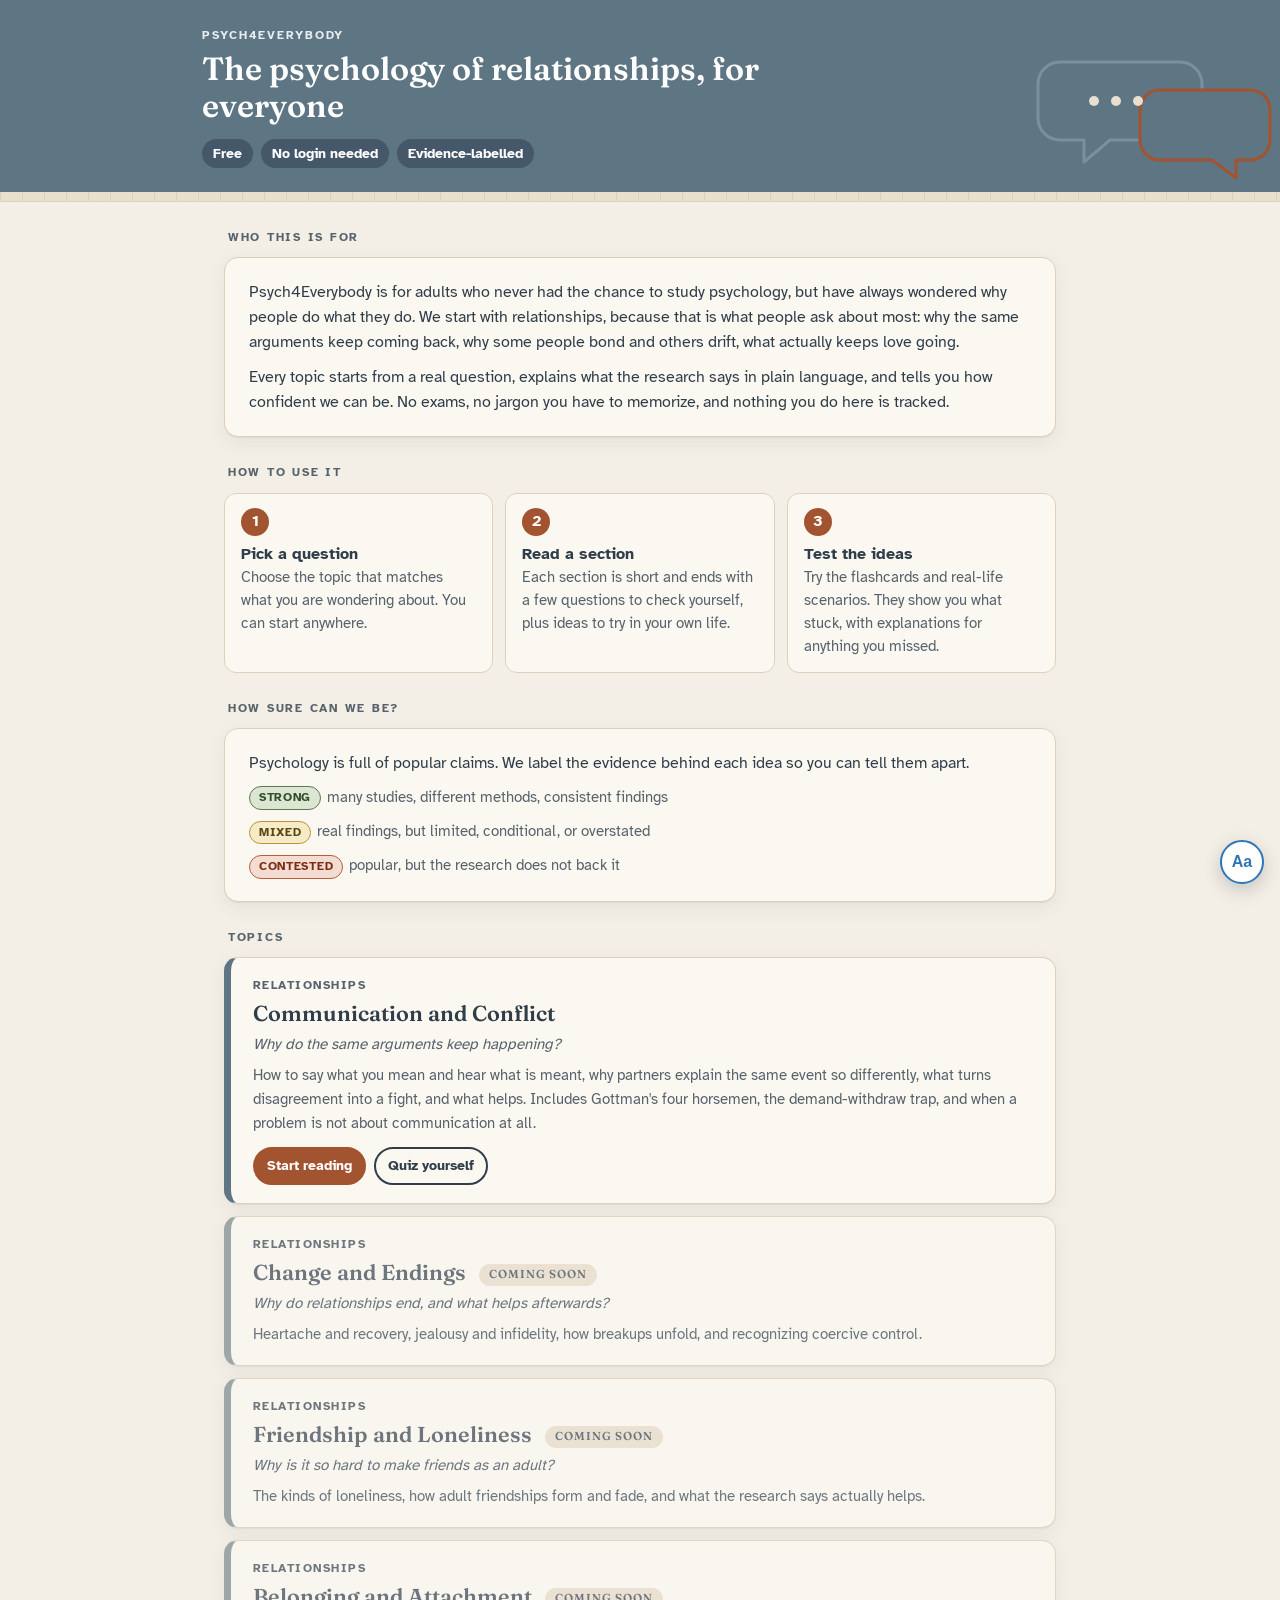
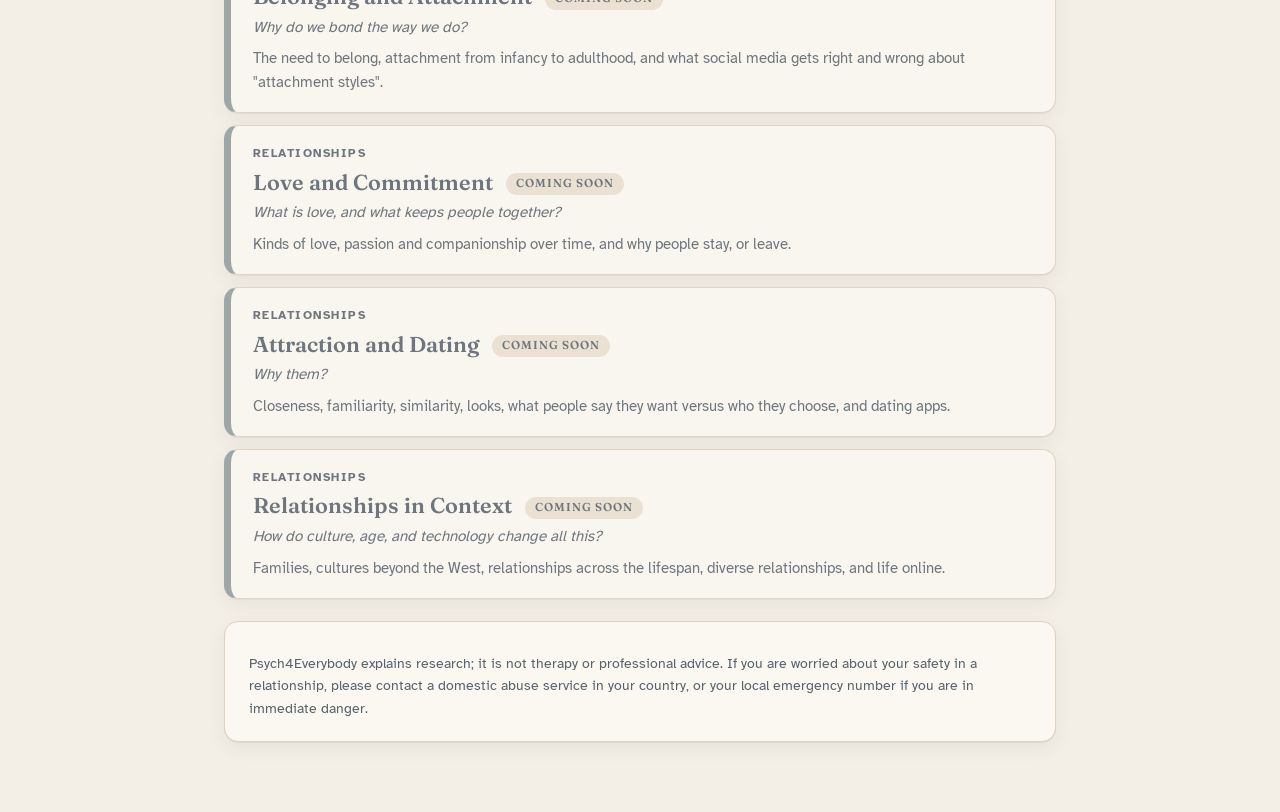
==== index.html @ 94f9e0c6 "Add Psych4Everybody site with Communication and Conflict unit Standalone relationships site for adul" ====
<!DOCTYPE html>
<html lang="en">
<head>
<meta charset="UTF-8">
<meta name="viewport" content="width=device-width, initial-scale=1.0">
<meta name="robots" content="noindex, nofollow">
<title>Psych4Everybody | The psychology of relationships, for everyone</title>
<meta name="description" content="Free, plain-language psychology for adults who never got the chance to study it. Starting with relationships: what the research says, and how sure we can be.">
<link rel="stylesheet" href="assets/style.css">
<link rel="stylesheet" href="assets/dark.css">
<link rel="stylesheet" href="assets/p4e.css">
<script src="assets/settings.js" data-dark></script>
</head>
<body>

<header class="site-header">
  <svg class="bubbles" viewBox="0 0 420 170" preserveAspectRatio="xMaxYMax meet" aria-hidden="true">
    <g fill="none" stroke-width="3" stroke-linejoin="round">
      <path d="M200 40h120a22 22 0 0 1 22 22v34a22 22 0 0 1-22 22h-70l-26 22v-22h-24a22 22 0 0 1-22-22V62a22 22 0 0 1 22-22z" stroke="#7890A0"/>
      <path d="M300 68h90a20 20 0 0 1 20 20v30a20 20 0 0 1-20 20h-14v18l-24-18h-52a20 20 0 0 1-20-20v-30a20 20 0 0 1 20-20z" stroke="#A2532F" fill="#5E7584"/>
    </g>
    <g fill="#E9DFCF"><circle cx="234" cy="79" r="5"/><circle cx="256" cy="79" r="5"/><circle cx="278" cy="79" r="5"/></g>
  </svg>
  <div class="inner">
    <div class="eyebrow">Psych4Everybody</div>
    <h1>The psychology of relationships, for everyone</h1>
    <div class="stats"><span>Free</span><span>No login needed</span><span>Evidence-labelled</span></div>
  </div>
</header>
<div class="tile-strip"></div>

<main class="hub">
  <div class="section-label">Who this is for</div>
  <div class="card">
    <p>Psych4Everybody is for adults who never had the chance to study psychology, but have always wondered why people do what they do. We start with relationships, because that is what people ask about most: why the same arguments keep coming back, why some people bond and others drift, what actually keeps love going.</p>
    <p style="margin-top:8px;">Every topic starts from a real question, explains what the research says in plain language, and tells you how confident we can be. No exams, no jargon you have to memorize, and nothing you do here is tracked.</p>
  </div>

  <div class="section-label">How to use it</div>
  <div class="steps">
    <div class="step"><span class="n">1</span><h3>Pick a question</h3><p>Choose the topic that matches what you are wondering about. You can start anywhere.</p></div>
    <div class="step"><span class="n">2</span><h3>Read a section</h3><p>Each section is short and ends with a few questions to check yourself, plus ideas to try in your own life.</p></div>
    <div class="step"><span class="n">3</span><h3>Test the ideas</h3><p>Try the flashcards and real-life scenarios. They show you what stuck, with explanations for anything you missed.</p></div>
  </div>

  <div class="section-label">How sure can we be?</div>
  <div class="card">
    <p style="margin-bottom:10px;">Psychology is full of popular claims. We label the evidence behind each idea so you can tell them apart.</p>
    <div class="ev-legend">
      <span><span class="ev strong">Strong</span>many studies, different methods, consistent findings</span>
      <span><span class="ev mixed">Mixed</span>real findings, but limited, conditional, or overstated</span>
      <span><span class="ev contested">Contested</span>popular, but the research does not back it</span>
    </div>
  </div>

  <div class="section-label">Topics</div>

  <div class="unit-card">
    <div class="tag">Relationships</div>
    <h2>Communication and Conflict</h2>
    <p class="q-line">Why do the same arguments keep happening?</p>
    <p>How to say what you mean and hear what is meant, why partners explain the same event so differently, what turns disagreement into a fight, and what helps. Includes Gottman's four horsemen, the demand-withdraw trap, and when a problem is not about communication at all.</p>
    <div class="links">
      <a class="primary" href="communication.html#a">Start reading</a>
      <a href="communication.html#quiz">Quiz yourself</a>
    </div>
  </div>

  <div class="unit-card soon">
    <div class="tag">Relationships</div>
    <h2>Change and Endings <span class="soon-tag">Coming soon</span></h2>
    <p class="q-line">Why do relationships end, and what helps afterwards?</p>
    <p>Heartache and recovery, jealousy and infidelity, how breakups unfold, and recognizing coercive control.</p>
  </div>

  <div class="unit-card soon">
    <div class="tag">Relationships</div>
    <h2>Friendship and Loneliness <span class="soon-tag">Coming soon</span></h2>
    <p class="q-line">Why is it so hard to make friends as an adult?</p>
    <p>The kinds of loneliness, how adult friendships form and fade, and what the research says actually helps.</p>
  </div>

  <div class="unit-card soon">
    <div class="tag">Relationships</div>
    <h2>Belonging and Attachment <span class="soon-tag">Coming soon</span></h2>
    <p class="q-line">Why do we bond the way we do?</p>
    <p>The need to belong, attachment from infancy to adulthood, and what social media gets right and wrong about "attachment styles".</p>
  </div>

  <div class="unit-card soon">
    <div class="tag">Relationships</div>
    <h2>Love and Commitment <span class="soon-tag">Coming soon</span></h2>
    <p class="q-line">What is love, and what keeps people together?</p>
    <p>Kinds of love, passion and companionship over time, and why people stay, or leave.</p>
  </div>

  <div class="unit-card soon">
    <div class="tag">Relationships</div>
    <h2>Attraction and Dating <span class="soon-tag">Coming soon</span></h2>
    <p class="q-line">Why them?</p>
    <p>Closeness, familiarity, similarity, looks, what people say they want versus who they choose, and dating apps.</p>
  </div>

  <div class="unit-card soon">
    <div class="tag">Relationships</div>
    <h2>Relationships in Context <span class="soon-tag">Coming soon</span></h2>
    <p class="q-line">How do culture, age, and technology change all this?</p>
    <p>Families, cultures beyond the West, relationships across the lifespan, diverse relationships, and life online.</p>
  </div>

  <div class="card" style="margin-top:22px;">
    <p class="ev-note">Psych4Everybody explains research; it is not therapy or professional advice. If you are worried about your safety in a relationship, please contact a domestic abuse service in your country, or your local emergency number if you are in immediate danger.</p>
  </div>
</main>

</body>
</html>
---- assets/style.css ----
/* Intro to Psychology revision site: shared styles
   Palette: warm paper, sand, concrete slate, ink, rust accent.
   Solid fills only behind text (no washes or textures), for readability. */
@font-face{font-family:'Atkinson Hyperlegible';font-style:normal;font-weight:400;font-display:swap;src:url(fonts/atkinson-hyperlegible-latin-400-normal.woff2) format('woff2');}
@font-face{font-family:'Atkinson Hyperlegible';font-style:normal;font-weight:700;font-display:swap;src:url(fonts/atkinson-hyperlegible-latin-700-normal.woff2) format('woff2');}
@font-face{font-family:'Fraunces';font-style:normal;font-weight:600;font-display:swap;src:url(fonts/fraunces-latin-600-normal.woff2) format('woff2');}
*,*::before,*::after{box-sizing:border-box;margin:0;padding:0;}
:root{
  --paper:#F4EFE6;
  --paper-2:#FBF8F1;
  --sand:#E9DFCF;
  --sand-2:#DDD1BC;
  --mist:#D7DEE1;
  --concrete:#8E9B9D;
  --slate:#5E7584;
  --slate-dark:#44586A;
  --ink:#2F3E4A;
  --muted:#56626C;
  --rust:#A2532F;
  --rust-dark:#84421F;
  --rust-pale:#F3E2D7;
  --ok:#2F4F2A;
  --ok-bg:#DCE6D2;
  --ok-line:#5C7A50;
  --no:#7A2E14;
  --no-bg:#F4DCD2;
  --no-line:#B5603D;
  --radius:14px;
  --shadow:0 1px 0 rgba(47,62,74,.06),0 6px 18px rgba(47,62,74,.07);
}
html{font-size:16px;}
body{font-family:'Atkinson Hyperlegible',system-ui,sans-serif;background:var(--paper);color:var(--ink);min-height:100vh;line-height:1.55;}
button,select{font-family:inherit;font-size:inherit;}
a{color:var(--rust-dark);}
:focus-visible{outline:3px solid var(--rust);outline-offset:2px;}
.serif{font-family:'Fraunces',Georgia,serif;}

/* ---------- Header ---------- */
.site-header{background:var(--slate);color:#fff;position:relative;overflow:hidden;}
.site-header .inner{max-width:920px;margin:0 auto;padding:26px 22px 24px;position:relative;z-index:1;}
.site-header .stairs{position:absolute;right:0;bottom:0;height:100%;width:min(46%,420px);z-index:0;}
.back-link{display:inline-flex;align-items:center;gap:6px;font-size:.88rem;font-weight:700;color:#fff;text-decoration:none;background:var(--slate-dark);padding:6px 12px;border-radius:999px;margin-bottom:14px;}
.back-link:hover{background:var(--ink);}
.eyebrow{font-size:.78rem;font-weight:700;letter-spacing:.14em;text-transform:uppercase;color:#E6ECEF;margin-bottom:6px;}
.site-header h1{font-family:'Fraunces',Georgia,serif;font-weight:600;font-size:2rem;line-height:1.15;max-width:560px;}
.stats{display:flex;flex-wrap:wrap;gap:8px;margin-top:14px;}
.stats span{font-size:.85rem;font-weight:700;background:var(--slate-dark);padding:4px 11px;border-radius:999px;}
.tile-strip{height:10px;background-color:var(--sand);background-image:linear-gradient(90deg,var(--sand-2) 1px,transparent 1px);background-size:22px 10px;border-bottom:1px solid var(--sand-2);}

/* ---------- Notices ---------- */
.notice{max-width:920px;margin:18px auto 0;padding:0 16px;}
.notice .box{background:var(--paper-2);border:1px solid var(--sand-2);border-left:6px solid var(--slate);border-radius:10px;padding:12px 16px;font-size:.95rem;}
.notice .box strong{color:var(--ink);}

/* ---------- Controls ---------- */
.controls{position:sticky;top:0;z-index:50;background:var(--paper-2);border-bottom:1px solid var(--sand-2);box-shadow:0 2px 10px rgba(47,62,74,.06);}
.controls .inner{max-width:920px;margin:0 auto;padding:12px 16px;display:flex;flex-wrap:wrap;gap:10px;align-items:center;justify-content:center;}
.controls label{font-size:.8rem;font-weight:700;color:var(--muted);text-transform:uppercase;letter-spacing:.08em;}
.controls select{padding:9px 12px;border:2px solid var(--sand-2);border-radius:10px;background:#fff;color:var(--ink);font-weight:700;min-width:200px;cursor:pointer;}
.controls select:focus{border-color:var(--slate);}
.btn{display:inline-flex;align-items:center;justify-content:center;gap:8px;padding:10px 22px;border-radius:10px;border:2px solid transparent;font-weight:700;cursor:pointer;text-decoration:none;transition:background .15s,border-color .15s,color .15s;}
.btn-primary{background:var(--rust);color:#fff;}
.btn-primary:hover{background:var(--rust-dark);}
.btn-ghost{background:#fff;color:var(--ink);border-color:var(--ink);}
.btn-ghost:hover{background:var(--ink);color:#fff;}
.btn-slate{background:var(--slate);color:#fff;}
.btn-slate:hover{background:var(--slate-dark);}
.btn:disabled{opacity:.5;cursor:default;}

/* ---------- Main stage ---------- */
.main{max-width:880px;margin:24px auto;padding:0 14px 70px;}
.stage{background:var(--paper-2);border:1px solid var(--sand-2);border-radius:var(--radius);padding:28px;box-shadow:var(--shadow);min-height:320px;}
.placeholder{text-align:center;padding:36px 12px;color:var(--muted);}
.placeholder h2{font-family:'Fraunces',Georgia,serif;font-weight:600;color:var(--ink);font-size:1.4rem;margin-bottom:8px;}
.mode-grid{display:grid;grid-template-columns:repeat(auto-fill,minmax(150px,1fr));gap:10px;margin-top:22px;text-align:left;}
.mode-card{background:#fff;border:1px solid var(--sand-2);border-radius:12px;padding:12px 14px;cursor:pointer;color:var(--ink);text-align:left;}
.mode-card:hover{border-color:var(--rust);}
.mode-card b{display:block;font-size:.98rem;}
.mode-card span{font-size:.82rem;color:var(--muted);}

/* ---------- Progress (paper plane) ---------- */
.prog-row{display:flex;justify-content:space-between;font-size:.88rem;font-weight:700;color:var(--muted);margin-bottom:8px;}
.prog{position:relative;height:6px;background:var(--sand);border-radius:3px;margin:0 14px 26px 0;}
.prog .fill{height:100%;background:var(--slate);border-radius:3px;transition:width .35s ease;}
.prog .plane{position:absolute;top:50%;width:22px;height:22px;transform:translate(-50%,-55%);transition:left .35s ease;}

/* ---------- Badges ---------- */
.badges{display:flex;flex-wrap:wrap;gap:6px;margin-bottom:12px;}
.badge{font-size:.75rem;font-weight:700;letter-spacing:.06em;text-transform:uppercase;padding:3px 10px;border-radius:999px;background:var(--mist);color:var(--ink);}
.badge.sec{background:var(--slate);color:#fff;}
.badge.app{background:var(--rust-pale);color:var(--rust-dark);}
.badge.analysis{background:var(--ok-bg);color:var(--ok);}

/* ---------- Questions ---------- */
.stem-label{display:block;font-size:.75rem;font-weight:700;letter-spacing:.12em;text-transform:uppercase;color:var(--muted);margin-bottom:6px;}
.q-text{font-size:1.05rem;line-height:1.7;margin-bottom:16px;}
.q-help{font-size:.88rem;color:var(--muted);font-weight:700;margin-bottom:10px;}
.quote{background:#fff;border:1px solid var(--sand-2);border-left:5px solid var(--concrete);border-radius:10px;padding:12px 14px;margin-bottom:16px;font-size:1rem;line-height:1.65;}
.opts{display:flex;flex-direction:column;gap:9px;}
.opts.row{flex-direction:row;}
.opts.row .opt{justify-content:center;}
.opt{display:flex;align-items:flex-start;gap:12px;width:100%;padding:12px 14px;border:2px solid var(--sand-2);border-radius:12px;background:#fff;color:var(--ink);text-align:left;line-height:1.5;cursor:pointer;transition:border-color .15s,background .15s;}
.opt:hover:not(:disabled){border-color:var(--slate);background:var(--paper);}
.opt .ltr{flex-shrink:0;width:26px;height:26px;border-radius:50%;background:var(--sand);display:inline-flex;align-items:center;justify-content:center;font-weight:700;font-size:.85rem;}
.opt.correct,.opt.revealed{border-color:var(--ok-line);background:var(--ok-bg);color:var(--ok);}
.opt.incorrect{border-color:var(--no-line);background:var(--no-bg);color:var(--no);}
.opt:disabled{cursor:default;}

/* ---------- Feedback ---------- */
.fb{margin-top:14px;padding:11px 14px;border-radius:10px;font-weight:700;}
.fb.correct{background:var(--ok-bg);color:var(--ok);}
.fb.incorrect{background:var(--no-bg);color:var(--no);}
.fb.neutral{background:var(--mist);color:var(--ink);}
.why{margin-top:10px;padding:12px 14px;background:#fff;border:1px solid var(--sand-2);border-left:5px solid var(--slate);border-radius:10px;font-size:.97rem;line-height:1.65;}
.why .ref{display:block;margin-top:6px;font-size:.82rem;font-weight:700;color:var(--muted);}
.actions{display:flex;flex-wrap:wrap;gap:10px;margin-top:16px;}

/* ---------- Flashcards ---------- */
.fc{perspective:1200px;max-width:640px;margin:10px auto 0;height:240px;cursor:pointer;}
.fc-inner{position:relative;width:100%;height:100%;transform-style:preserve-3d;transition:transform .5s ease;}
.fc.flipped .fc-inner{transform:rotateY(180deg);}
.fc-face{position:absolute;inset:0;backface-visibility:hidden;-webkit-backface-visibility:hidden;border-radius:14px;display:flex;flex-direction:column;align-items:center;justify-content:center;padding:22px 26px;text-align:center;}
.fc-front{background:var(--slate);color:#fff;}
.fc-front .term{font-family:'Fraunces',Georgia,serif;font-weight:600;font-size:1.6rem;line-height:1.25;}
.fc-back{background:#fff;border:2px solid var(--sand-2);transform:rotateY(180deg);}
.fc-back .def{font-size:1.02rem;line-height:1.65;}
.face-lbl{font-size:.72rem;font-weight:700;letter-spacing:.14em;text-transform:uppercase;margin-bottom:10px;opacity:.85;}
.fc-hint{text-align:center;margin-top:10px;font-size:.88rem;color:var(--muted);}
.center{display:flex;flex-wrap:wrap;gap:10px;justify-content:center;margin-top:14px;}

/* ---------- Match ---------- */
.match-help{text-align:center;color:var(--muted);font-size:.95rem;margin-bottom:16px;}
.match-grid{display:grid;grid-template-columns:minmax(0,.8fr) minmax(0,1.2fr);gap:16px;}
@media(max-width:600px){.match-grid{grid-template-columns:1fr;}}
.col-lbl{font-size:.75rem;font-weight:700;letter-spacing:.12em;text-transform:uppercase;color:var(--muted);margin-bottom:8px;}
.m-terms,.m-defs{display:flex;flex-direction:column;gap:8px;}
.m-term{padding:11px 13px;background:var(--slate);color:#fff;border-radius:10px;font-weight:700;cursor:grab;user-select:none;-webkit-user-select:none;touch-action:manipulation;border:3px solid transparent;}
.m-term.placed{background:var(--sand);color:var(--ink);}
.m-term.selected{opacity:1;border-color:var(--rust);}
.m-term.dragging{opacity:.3;}
.m-def{padding:11px 13px;background:#fff;border:2px dashed var(--sand-2);border-radius:10px;min-height:58px;cursor:pointer;touch-action:manipulation;font-size:.95rem;line-height:1.5;}
.m-def.over{border-style:solid;border-color:var(--slate);background:var(--paper);}
.m-def.filled{border-style:solid;border-color:var(--slate);}
.m-def.correct{border-style:solid;border-color:var(--ok-line);background:var(--ok-bg);}
.m-def.incorrect{border-style:solid;border-color:var(--no-line);background:var(--no-bg);}
.m-chip{display:inline-block;font-size:.8rem;font-weight:700;background:var(--slate);color:#fff;border-radius:6px;padding:1px 8px;margin-bottom:4px;}
.m-answer{font-size:.85rem;color:var(--no);margin-top:4px;}

/* ---------- Hangman ---------- */
.hm{display:flex;flex-direction:column;align-items:center;}
.hm-hint{max-width:560px;width:100%;background:#fff;border:1px solid var(--sand-2);border-left:5px solid var(--slate);border-radius:10px;padding:11px 14px;font-size:.97rem;margin-bottom:14px;}
.hm-word{font-family:ui-monospace,Menlo,Consolas,monospace;font-size:1.5rem;font-weight:700;letter-spacing:.35em;text-align:center;margin:10px 0;word-break:break-word;}
.hm-svg{width:150px;height:170px;}
.keys{display:flex;flex-wrap:wrap;gap:6px;justify-content:center;max-width:440px;margin-top:10px;}
.hm-key{width:36px;height:36px;border:none;border-radius:8px;background:var(--slate);color:#fff;font-weight:700;cursor:pointer;}
.hm-key:hover:not(:disabled){background:var(--slate-dark);}
.hm-key:disabled{opacity:.4;cursor:default;}
.hm-key.hit{background:var(--ok-line);opacity:1;}
.hm-key.miss{background:var(--no-line);opacity:.8;}

/* ---------- Common mistakes ---------- */
.mistakes-intro{color:var(--muted);margin-bottom:14px;text-align:center;}
.mistake-h{font-family:'Fraunces',Georgia,serif;font-weight:600;font-size:1.1rem;margin:18px 0 8px;}
.mistake{background:#fff;border:1px solid var(--sand-2);border-radius:12px;padding:12px 14px;margin-bottom:9px;line-height:1.6;}
.mistake .think{color:var(--no);font-weight:700;}
.mistake .actually{color:var(--ok);font-weight:700;}

/* ---------- Score screen ---------- */
.score{text-align:center;padding:16px 4px 4px;}
.score .big{font-family:'Fraunces',Georgia,serif;font-weight:600;font-size:3.6rem;line-height:1;color:var(--ink);}
.score .lbl{color:var(--muted);margin:6px 0 14px;}
.score .msg{font-size:1.2rem;font-weight:700;}
.score .sub{color:var(--muted);margin:4px 0 18px;}
.sec-break{max-width:560px;margin:4px auto 20px;text-align:left;}
.sec-h{font-size:.75rem;font-weight:700;letter-spacing:.12em;text-transform:uppercase;color:var(--muted);margin-bottom:10px;}
.sec-row{display:grid;grid-template-columns:minmax(0,1.6fr) minmax(0,1fr) 46px;gap:10px;align-items:center;margin-bottom:8px;font-size:.92rem;}
.sec-track{height:8px;background:var(--sand);border-radius:4px;overflow:hidden;}
.sec-fill{height:100%;background:var(--slate);}
.sec-num{font-weight:700;text-align:right;}
.review{max-width:660px;margin:22px auto 0;text-align:left;}
.rev{border:1px solid var(--sand-2);border-radius:10px;background:#fff;margin-bottom:8px;}
.rev summary{cursor:pointer;padding:10px 14px;font-weight:700;line-height:1.5;}
.rev .body{padding:2px 14px 14px;font-size:.95rem;line-height:1.65;}
.rev .body p{margin-bottom:8px;}
.rev .you{color:var(--no);}
.rev .right{color:var(--ok);}

/* ---------- Footer note ---------- */
.foot-note{max-width:880px;margin:-40px auto 50px;padding:0 14px;font-size:.92rem;color:var(--muted);text-align:center;}

/* ---------- Hub ---------- */
.hub{max-width:860px;margin:26px auto 70px;padding:0 14px;}
.section-label{font-size:.78rem;font-weight:700;letter-spacing:.14em;text-transform:uppercase;color:var(--muted);margin:26px 4px 10px;}
.steps{display:grid;grid-template-columns:repeat(3,1fr);gap:12px;}
@media(max-width:640px){.steps{grid-template-columns:1fr;}}
.step{background:var(--paper-2);border:1px solid var(--sand-2);border-radius:12px;padding:14px 16px;}
.step .n{display:inline-flex;width:28px;height:28px;border-radius:50%;background:var(--rust);color:#fff;font-weight:700;align-items:center;justify-content:center;margin-bottom:6px;}
.step h3{font-size:1rem;}
.step p{font-size:.92rem;color:var(--muted);}
.unit-card{display:block;background:var(--paper-2);border:1px solid var(--sand-2);border-left:7px solid var(--slate);border-radius:var(--radius);padding:18px 22px;margin-bottom:12px;color:var(--ink);text-decoration:none;box-shadow:var(--shadow);}
.unit-card .tag{font-size:.78rem;font-weight:700;letter-spacing:.12em;text-transform:uppercase;color:var(--muted);}
.unit-card h2{font-family:'Fraunces',Georgia,serif;font-weight:600;font-size:1.35rem;margin:2px 0 4px;}
.unit-card p{color:var(--muted);font-size:.95rem;}
.unit-card .links{display:flex;flex-wrap:wrap;gap:8px;margin-top:12px;}
.unit-card .links a{font-size:.88rem;font-weight:700;text-decoration:none;padding:6px 12px;border-radius:999px;border:2px solid var(--ink);color:var(--ink);}
.unit-card .links a.primary{background:var(--rust);border-color:var(--rust);color:#fff;}
.unit-card .links a:hover{background:var(--ink);border-color:var(--ink);color:#fff;}
.unit-card.soon{border-left-color:var(--concrete);}
.pill-soon{display:inline-block;font-size:.72rem;font-weight:700;letter-spacing:.08em;text-transform:uppercase;background:var(--sand);color:var(--ink);border-radius:999px;padding:2px 9px;margin-left:6px;vertical-align:middle;}

/* ---------- Print summary ---------- */
#printArea{display:none;}
@media print{
  body{background:#fff;}
  body.printing-summary > *:not(#printArea){display:none !important;}
  body.printing-summary #printArea{display:block;color:#000;font-family:Arial,sans-serif;}
  body:not(.printing-summary) .notice,body:not(.printing-summary) .view-quiz,body:not(.printing-summary) .site-header .stairs{display:none !important;}
  body:not(.printing-summary) .view[hidden]{display:none !important;}
  #printArea h1{font-size:18pt;border-bottom:2px solid #000;padding-bottom:6px;margin-bottom:8px;}
  #printArea h2{font-size:13pt;margin:14px 0 6px;border-bottom:1px solid #999;}
  #printArea table{width:100%;border-collapse:collapse;font-size:10.5pt;}
  #printArea td,#printArea th{border:1px solid #999;padding:5px;vertical-align:top;text-align:left;}
  #printArea li{font-size:10.5pt;margin-bottom:4px;}
}

@media(max-width:520px){
  .site-header h1{font-size:1.55rem;}
  .stage{padding:18px;}
  .controls select{min-width:0;flex:1 1 140px;}
  .fc-front .term{font-size:1.3rem;}
  .hm-word{font-size:1.15rem;}
  .hm-key{width:30px;height:32px;}
  .sec-row{grid-template-columns:1fr 70px 40px;}
  .opts.row{flex-direction:column;}
}
@media(max-width:520px){
  .controls label{position:absolute;width:1px;height:1px;overflow:hidden;clip:rect(0 0 0 0);white-space:nowrap;}
  .controls .btn{flex:1 1 100%;}
}

/* ---------- Unit page: section tabs and views ---------- */
.header-links{display:flex;flex-wrap:wrap;gap:8px;margin-bottom:14px;}
.header-links .back-link{margin-bottom:0;}
.back-link.print{background:transparent;border:2px solid #E6ECEF;}
.back-link.print:hover{background:var(--slate-dark);}
.sec-tabs{position:sticky;top:0;z-index:60;background:var(--paper-2);border-bottom:1px solid var(--sand-2);box-shadow:0 2px 10px rgba(47,62,74,.06);}
.sec-tabs .inner{max-width:920px;margin:0 auto;padding:10px 14px;display:flex;gap:8px;overflow-x:auto;scrollbar-width:thin;}
.sec-tabs a{flex:0 0 auto;text-decoration:none;color:var(--ink);font-weight:700;font-size:.92rem;padding:8px 14px;border-radius:999px;border:2px solid var(--sand-2);background:#fff;white-space:nowrap;}
.sec-tabs a .k{display:inline-block;margin-right:6px;color:var(--rust-dark);}
.sec-tabs a:hover{border-color:var(--slate);}
.sec-tabs a.on{background:var(--slate);border-color:var(--slate);color:#fff;}
.sec-tabs a.on .k{color:#fff;}
.sec-tabs a.quiz-tab{border-color:var(--rust);}
.sec-tabs a.quiz-tab.on{background:var(--rust);border-color:var(--rust);}
.view-quiz .controls{position:static;box-shadow:none;background:transparent;border:none;}
.view-quiz .controls .inner{padding:0 0 4px;}
.view-quiz .main{margin-top:12px;}
.quiz-intro{max-width:880px;margin:22px auto 0;padding:0 14px;}
.quiz-intro h2{font-family:'Fraunces',Georgia,serif;font-weight:600;font-size:1.5rem;}
.quiz-intro p{color:var(--muted);}

/* ---------- Notes ---------- */
.notes{max-width:880px;margin:24px auto 60px;padding:0 14px;}
.notes .sec-head{margin-bottom:18px;}
.notes .sec-head .tag{font-size:.78rem;font-weight:700;letter-spacing:.14em;text-transform:uppercase;color:var(--rust-dark);}
.notes .sec-head h2{font-family:'Fraunces',Georgia,serif;font-weight:600;font-size:1.9rem;line-height:1.2;margin:2px 0 4px;}
.notes .sec-head .q{font-size:1.05rem;color:var(--muted);font-style:italic;}
.card{background:var(--paper-2);border:1px solid var(--sand-2);border-radius:var(--radius);padding:22px 24px;margin-bottom:16px;box-shadow:var(--shadow);}
.card h3{font-family:'Fraunces',Georgia,serif;font-weight:600;font-size:1.3rem;margin-bottom:8px;}
.card h4{font-size:1.02rem;margin:16px 0 6px;}
.card p{margin-bottom:10px;}
.card p:last-child{margin-bottom:0;}
.card ul.plain,.card ol.plain{margin:6px 0 10px 22px;}
.card ul.plain li,.card ol.plain li{margin-bottom:5px;}
.can-do{list-style:none;margin:0;}
.can-do li{position:relative;padding-left:28px;margin-bottom:7px;}
.can-do li::before{content:"";position:absolute;left:4px;top:.45em;width:12px;height:12px;border-radius:3px;background:var(--rust);}
.table-wrap{overflow-x:auto;margin:10px 0 12px;border:1px solid var(--sand-2);border-radius:10px;}
.notes table{width:100%;border-collapse:collapse;background:#fff;font-size:.96rem;}
.notes th{background:var(--slate);color:#fff;text-align:left;padding:9px 12px;font-weight:700;}
.notes td{padding:9px 12px;border-top:1px solid var(--sand);vertical-align:top;line-height:1.5;}
.notes td:first-child{font-weight:700;}
.notes tr:nth-child(even) td{background:var(--paper-2);}
.callout{background:#fff;border:1px solid var(--sand-2);border-left:6px solid var(--slate);border-radius:10px;padding:13px 16px;margin:12px 0;}
.callout.key{border-left-color:var(--rust);background:var(--rust-pale);}
.callout b.t{display:block;margin-bottom:4px;}
.check-q{background:#fff;border:1px solid var(--sand-2);border-radius:12px;padding:13px 16px;margin-bottom:10px;}
.check-q p{margin-bottom:8px;}
.reveal-btn{background:var(--paper);border:2px solid var(--slate);color:var(--ink);font-weight:700;border-radius:999px;padding:5px 14px;cursor:pointer;}
.reveal-btn:hover{background:var(--slate);color:#fff;}
.check-a{margin-top:10px;padding:10px 13px;border-left:5px solid var(--ok-line);background:var(--ok-bg);color:var(--ok);border-radius:0 8px 8px 0;line-height:1.6;}
ul.checklist{list-style:none;margin:0;}
ul.checklist li{margin-bottom:8px;}
ul.checklist label{display:flex;gap:10px;align-items:flex-start;cursor:pointer;}
ul.checklist input{width:20px;height:20px;margin-top:2px;accent-color:var(--rust);flex-shrink:0;}
.check-meta{font-size:.85rem;color:var(--muted);margin-top:8px;}
.test-yourself{background:var(--slate);color:#fff;border-radius:var(--radius);padding:20px 24px;margin:20px 0 10px;}
.test-yourself h3{font-family:'Fraunces',Georgia,serif;font-weight:600;font-size:1.3rem;margin-bottom:4px;}
.test-yourself p{color:#E6ECEF;margin-bottom:12px;}
.test-yourself .btns{display:flex;flex-wrap:wrap;gap:8px;}
.test-yourself button{border:2px solid #fff;background:transparent;color:#fff;font-weight:700;border-radius:999px;padding:7px 15px;cursor:pointer;}
.test-yourself button.primary{background:var(--rust);border-color:var(--rust);}
.test-yourself button:hover{background:#fff;color:var(--ink);border-color:#fff;}
.next-sec{display:flex;justify-content:space-between;gap:10px;margin-top:14px;}
.next-sec a{font-weight:700;text-decoration:none;color:var(--ink);background:#fff;border:2px solid var(--sand-2);border-radius:999px;padding:7px 14px;}
.next-sec a:hover{border-color:var(--slate);}
@media(max-width:520px){.card{padding:16px;}.notes .sec-head h2{font-size:1.5rem;}}
@media print{.sec-tabs,.test-yourself{display:none !important;}}
@media(min-width:700px){.sec-tabs .inner{flex-wrap:wrap;overflow-x:visible;justify-content:center;}}

/* ---------- Test mode ---------- */
.tm-setup h2{font-family:'Fraunces',Georgia,serif;font-weight:600;font-size:1.6rem;margin-bottom:4px;}
.tm-lead{color:var(--muted);margin-bottom:14px;}
.tm-rules{background:#fff;border:1px solid var(--sand-2);border-left:6px solid var(--rust);border-radius:10px;padding:12px 16px;margin-bottom:16px;}
.tm-rules ul{margin:6px 0 0 20px;}
.tm-rules li{margin-bottom:4px;}
.tm-field{border:1px solid var(--sand-2);border-radius:12px;padding:12px 16px 14px;margin-bottom:14px;background:#fff;}
.tm-field legend{font-weight:700;padding:0 6px;}
.tm-secs{display:grid;grid-template-columns:repeat(auto-fill,minmax(250px,1fr));gap:6px 14px;}
.tm-sec{display:flex;gap:8px;align-items:flex-start;cursor:pointer;line-height:1.4;}
.tm-sec input{width:19px;height:19px;margin-top:2px;accent-color:var(--rust);flex-shrink:0;}
.tm-sec small{color:var(--muted);}
.tm-count{display:flex;align-items:center;gap:14px;}
.tm-count input{flex:1;accent-color:var(--rust);}
.tm-count output{font-family:'Fraunces',Georgia,serif;font-weight:600;font-size:1.6rem;min-width:2ch;text-align:right;}
.tm-time{color:var(--muted);margin-top:6px;}
.tm-warn{color:var(--no);font-weight:700;margin-bottom:8px;}
.tm-bar{display:flex;justify-content:space-between;align-items:center;gap:10px;background:var(--slate);color:#fff;border-radius:12px;padding:10px 16px;margin-bottom:16px;position:sticky;top:8px;z-index:5;}
.tm-bar-l{display:flex;flex-wrap:wrap;gap:4px 14px;align-items:baseline;}
.tm-timer{font-family:ui-monospace,Menlo,Consolas,monospace;font-weight:700;font-size:1.35rem;background:var(--slate-dark);border-radius:8px;padding:3px 12px;}
.tm-timer.low{background:var(--rust);}
.tm-toast{background:var(--rust-pale);color:var(--rust-dark);font-weight:700;border-radius:10px;padding:9px 14px;margin-bottom:12px;text-align:center;}
.tm-note{font-size:.9rem;color:var(--muted);margin-bottom:10px;}
.opt.chosen{border-color:var(--slate);background:var(--mist);}
.opt.chosen .ltr{background:var(--slate);color:#fff;}
.tm-nav{display:flex;flex-wrap:wrap;gap:10px;justify-content:space-between;margin-top:16px;}
.tm-flag[aria-pressed="true"]{background:var(--rust-pale);border-color:var(--rust);color:var(--rust-dark);}
.tm-grid-wrap{margin-top:18px;}
.tm-grid-h{font-size:.78rem;font-weight:700;letter-spacing:.1em;text-transform:uppercase;color:var(--muted);margin-bottom:8px;}
.tm-grid-h span{text-transform:none;letter-spacing:0;font-weight:400;}
.tm-grid{display:flex;flex-wrap:wrap;gap:6px;}
.tm-cell{width:38px;height:38px;border-radius:8px;border:2px solid var(--sand-2);background:#fff;color:var(--ink);font-weight:700;cursor:pointer;position:relative;}
.tm-cell.done{background:var(--mist);border-color:var(--slate);}
.tm-cell.flag::after{content:"";position:absolute;top:3px;right:3px;width:8px;height:8px;border-radius:50%;background:var(--rust);}
.tm-cell.now{outline:3px solid var(--rust);outline-offset:1px;}
.tm-overlay{position:fixed;inset:0;background:rgba(47,62,74,.72);z-index:200;display:flex;align-items:center;justify-content:center;padding:16px;}
.tm-overlay[hidden]{display:none;}
.tm-dialog{background:var(--paper-2);border-radius:14px;padding:22px 24px;max-width:440px;width:100%;text-align:center;box-shadow:0 10px 40px rgba(0,0,0,.25);}
.tm-dialog h3{font-family:'Fraunces',Georgia,serif;font-weight:600;font-size:1.35rem;margin-bottom:8px;}
.tm-dialog p{margin-bottom:10px;}
.tm-small{font-size:.92rem;color:var(--muted);}
.tm-facts{display:flex;flex-wrap:wrap;justify-content:center;gap:8px;margin:4px 0 16px;}
.tm-facts span{background:#fff;border:1px solid var(--sand-2);border-radius:999px;padding:5px 12px;font-size:.92rem;}
/* While a test runs, only the test is on screen */
body.test-running{background:var(--paper);}
body.test-running .site-header,body.test-running .tile-strip,body.test-running .notice,body.test-running .sec-tabs,body.test-running .foot-note,body.test-running .view:not(#view-test),body.test-running .tm-intro{display:none !important;}
body.test-running #view-test{display:block !important;}
body.test-running #view-test .main{margin-top:12px;}
@media(max-width:520px){.tm-nav .btn{flex:1 1 30%;padding:10px 8px;}}
---- assets/dark.css ----
/* Dark theme for the Intro to Psychology site. Only applies when settings.js sets
   data-theme="dark". Solid fills behind all text, warm off-white text on dark slate,
   and the same slate and rust accents as the light theme. */
html[data-theme="dark"]{
  color-scheme:dark;
  --paper:#1a1e22; --paper-2:#22282d; --sand:#353c41; --sand-2:#3f474d; --mist:#33434b;
  --concrete:#7d8a8c; --slate:#5E7584; --slate-dark:#44586A;
  --ink:#ebe6dd; --muted:#bdb6aa;
  --rust:#A2532F; --rust-dark:#e59d76; --rust-pale:#3a2a22;
  --ok:#c3e3b4; --ok-bg:#26351f; --ok-line:#6f9a5f;
  --no:#f5bba5; --no-bg:#3d2219; --no-line:#c46a47;
  --shadow:0 1px 0 rgba(0,0,0,.25),0 6px 18px rgba(0,0,0,.25);
  --card:#262d33;
}

/* Everything that was a white box becomes a dark card */
html[data-theme="dark"] .controls select,html[data-theme="dark"] .btn-ghost,html[data-theme="dark"] .mode-card,
html[data-theme="dark"] .quote,html[data-theme="dark"] .opt,html[data-theme="dark"] .why,html[data-theme="dark"] .fc-back,
html[data-theme="dark"] .m-def,html[data-theme="dark"] .hm-hint,html[data-theme="dark"] .mistake,html[data-theme="dark"] .rev,
html[data-theme="dark"] .notes table,html[data-theme="dark"] .callout,html[data-theme="dark"] .check-q,
html[data-theme="dark"] .sec-tabs a,html[data-theme="dark"] .next-sec a,html[data-theme="dark"] .tm-rules,
html[data-theme="dark"] .tm-field,html[data-theme="dark"] .tm-cell,html[data-theme="dark"] .tm-facts span{background:var(--card);}

/* Hovers that used the dark ink as a background now use the light ink with dark text */
html[data-theme="dark"] .btn-ghost:hover,html[data-theme="dark"] .unit-card .links a:hover,
html[data-theme="dark"] .back-link:hover{background:var(--ink);border-color:var(--ink);color:#1a1e22;}
html[data-theme="dark"] .btn-primary:hover,html[data-theme="dark"] .unit-card .links a.primary:hover{background:#b8613a;color:#fff;}
html[data-theme="dark"] .test-yourself button:hover{color:#1a1e22;}

/* Header stays slate; the content panels get a slightly deeper slate for contrast */
html[data-theme="dark"] .site-header{background:#3f5260;}
html[data-theme="dark"] .test-yourself,html[data-theme="dark"] .tm-bar{background:#3f5260;}
html[data-theme="dark"] .fc-front,html[data-theme="dark"] .m-term,html[data-theme="dark"] .hm-key,
html[data-theme="dark"] .badge.sec,html[data-theme="dark"] .notes th{background:#4a6170;}
html[data-theme="dark"] .m-term.placed{background:var(--sand);color:var(--ink);}
html[data-theme="dark"] .tm-overlay{background:rgba(8,10,12,.78);}

@media print{html[data-theme="dark"]{color-scheme:light}}
---- assets/p4e.css ----
/* Psych4Everybody additions on top of the shared Intro to Psychology styles:
   evidence labels, myth cards, research hook, reflection prompts, sources, and hub cards. */

/* ---------- Header motif: two overlapping speech bubbles ---------- */
.site-header .bubbles{position:absolute;right:0;bottom:0;height:100%;width:min(46%,420px);z-index:0;}

/* ---------- Evidence labels ---------- */
.ev{display:inline-block;font-size:.72rem;font-weight:700;letter-spacing:.06em;text-transform:uppercase;
  padding:2px 9px;border-radius:999px;vertical-align:middle;margin-left:8px;border:1px solid transparent;white-space:nowrap;}
.ev.strong{background:var(--ok-bg);color:var(--ok);border-color:var(--ok-line);}
.ev.mixed{background:#F6EBC9;color:#5C4610;border-color:#B8952E;}
.ev.contested{background:var(--no-bg);color:var(--no);border-color:var(--no-line);}
.ev-legend{display:flex;flex-wrap:wrap;gap:10px 18px;align-items:center;font-size:.92rem;color:var(--muted);}
.ev-legend .ev{margin-left:0;margin-right:6px;}
.ev-note{font-size:.9rem;color:var(--muted);margin-top:8px;}

/* ---------- "What people bring" research hook ---------- */
.hook{background:var(--ink);color:#fff;border-radius:var(--radius);padding:18px 20px;margin-bottom:16px;}
.hook h3{font-family:'Fraunces',Georgia,serif;font-weight:600;font-size:1.15rem;margin-bottom:6px;color:#fff;}
.hook p{color:#E6ECEF;}
.hook .big{font-family:'Fraunces',Georgia,serif;font-size:2.2rem;line-height:1;color:#F3C9B3;margin-right:6px;}
.hook .src{font-size:.82rem;color:#C9D3D8;margin-top:8px;}

/* ---------- Myth or evidence? cards (reuse the .check-q reveal) ---------- */
.myths{display:grid;gap:12px;}
.check-q.myth{border-left:6px solid var(--rust);}
.check-q.myth .claim{font-family:'Fraunces',Georgia,serif;font-weight:600;font-size:1.05rem;}
.check-q.myth .claim::before{content:"Popular claim";display:block;font-family:'Atkinson Hyperlegible',system-ui,sans-serif;
  font-size:.72rem;font-weight:700;letter-spacing:.12em;text-transform:uppercase;color:var(--rust-dark);margin-bottom:4px;}

/* ---------- Reflection prompts ---------- */
.reflect{background:var(--paper-2);border:1px dashed var(--slate);border-radius:var(--radius);padding:16px 18px;margin-bottom:16px;}
.reflect h3{font-family:'Fraunces',Georgia,serif;font-weight:600;font-size:1.1rem;margin-bottom:6px;}
.reflect ul{margin:6px 0 0 20px;}
.reflect li{margin:4px 0;}
.reflect .small{font-size:.88rem;color:var(--muted);margin-top:8px;}

/* ---------- Safety card ---------- */
.safety{background:#fff;border:2px solid var(--no-line);border-radius:var(--radius);padding:16px 18px;margin-bottom:16px;}
.safety h3{color:var(--no);}

/* ---------- Sources ---------- */
details.sources{font-size:.9rem;color:var(--muted);}
details.sources summary{cursor:pointer;font-weight:700;color:var(--ink);}
details.sources ul{margin:8px 0 0 20px;}
details.sources li{margin:4px 0;}

/* ---------- Hub ---------- */
.unit-card.soon{opacity:.85;}
.unit-card.soon h2{color:var(--muted);}
.soon-tag{display:inline-block;font-size:.72rem;font-weight:700;letter-spacing:.08em;text-transform:uppercase;
  background:var(--sand);color:var(--muted);padding:2px 10px;border-radius:999px;margin-left:8px;vertical-align:middle;}
.unit-card .q-line{font-style:italic;color:var(--muted);margin:-2px 0 8px;}

/* ---------- Dark theme ---------- */
html[data-theme="dark"] .ev.strong{background:#22341F;color:#CFE3C3;border-color:#5C7A50;}
html[data-theme="dark"] .ev.mixed{background:#3A3115;color:#F1DE9E;border-color:#8C7429;}
html[data-theme="dark"] .ev.contested{background:#3E2118;color:#F2C7B6;border-color:#9A5034;}
html[data-theme="dark"] .reflect,html[data-theme="dark"] .safety{background:#1F2830;}
html[data-theme="dark"] .hook{background:#101820;}
.safety p+p,.hook p+p{margin-top:8px;}
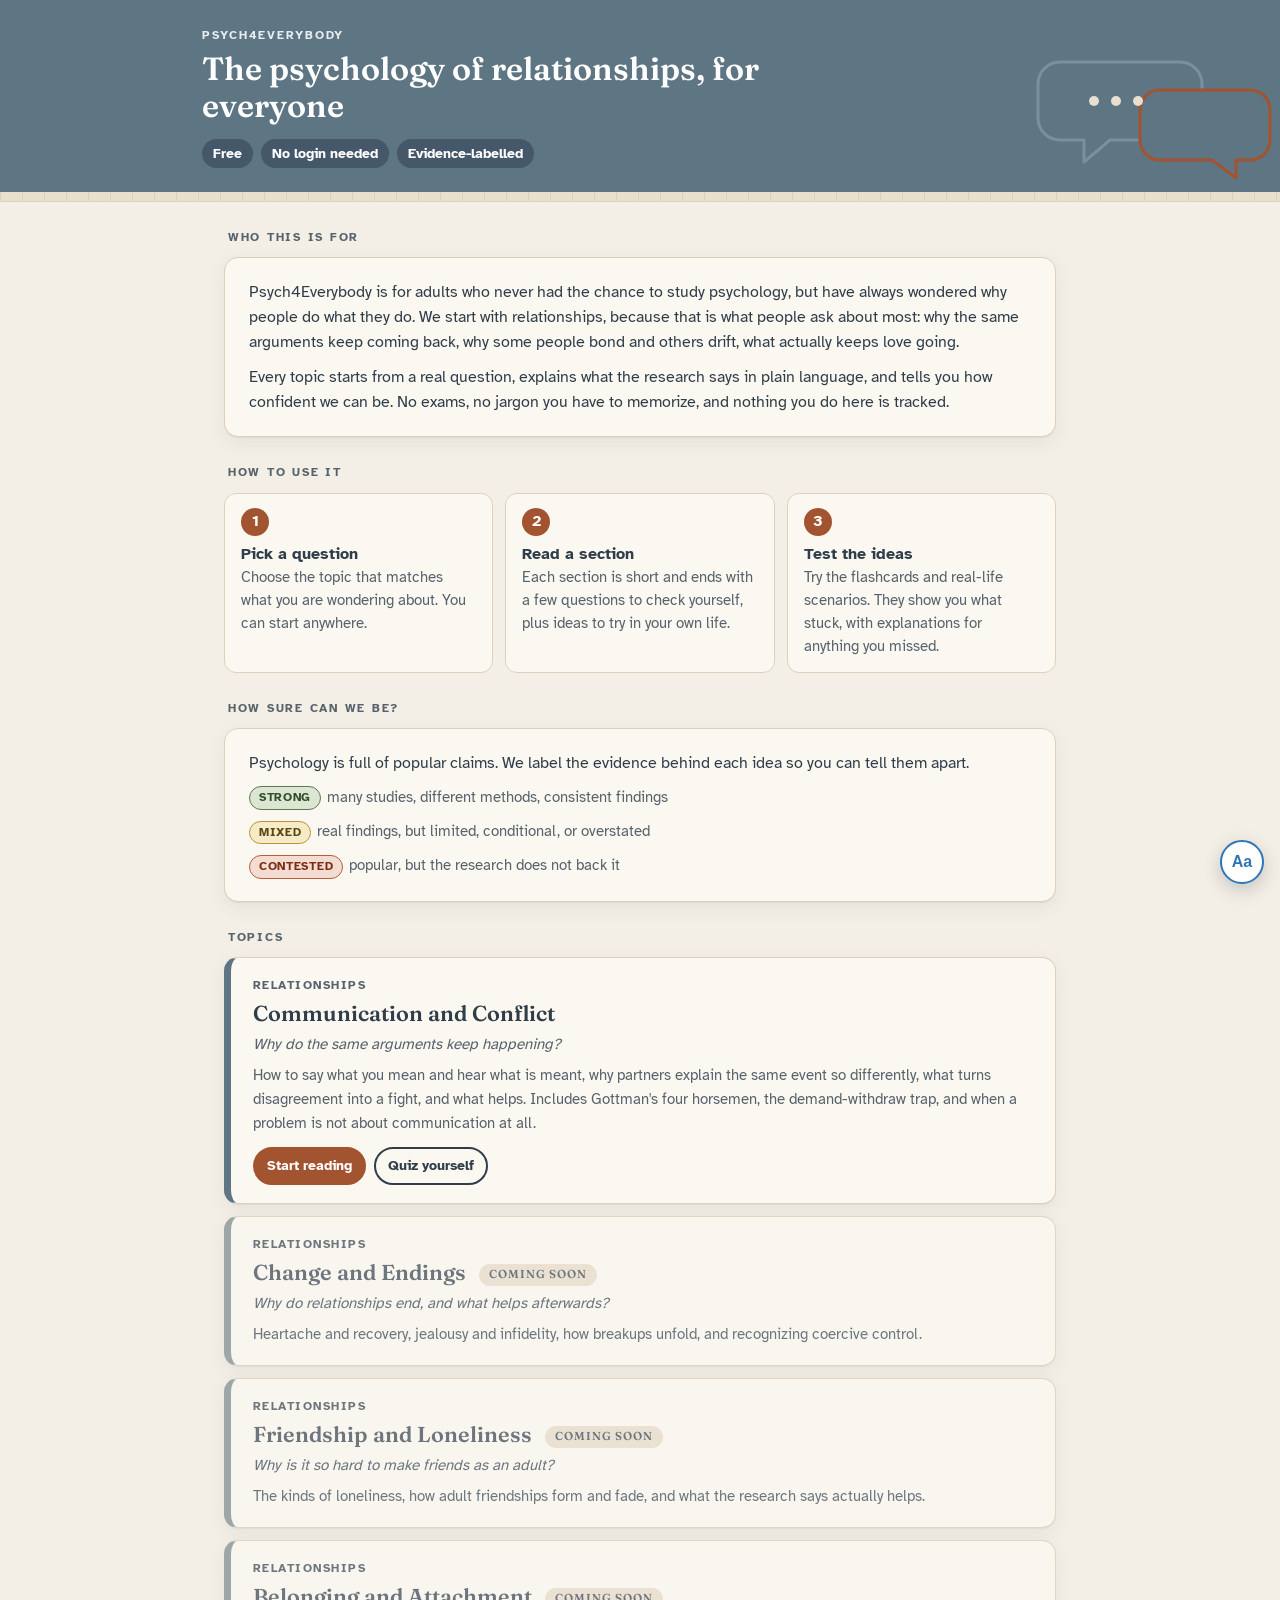
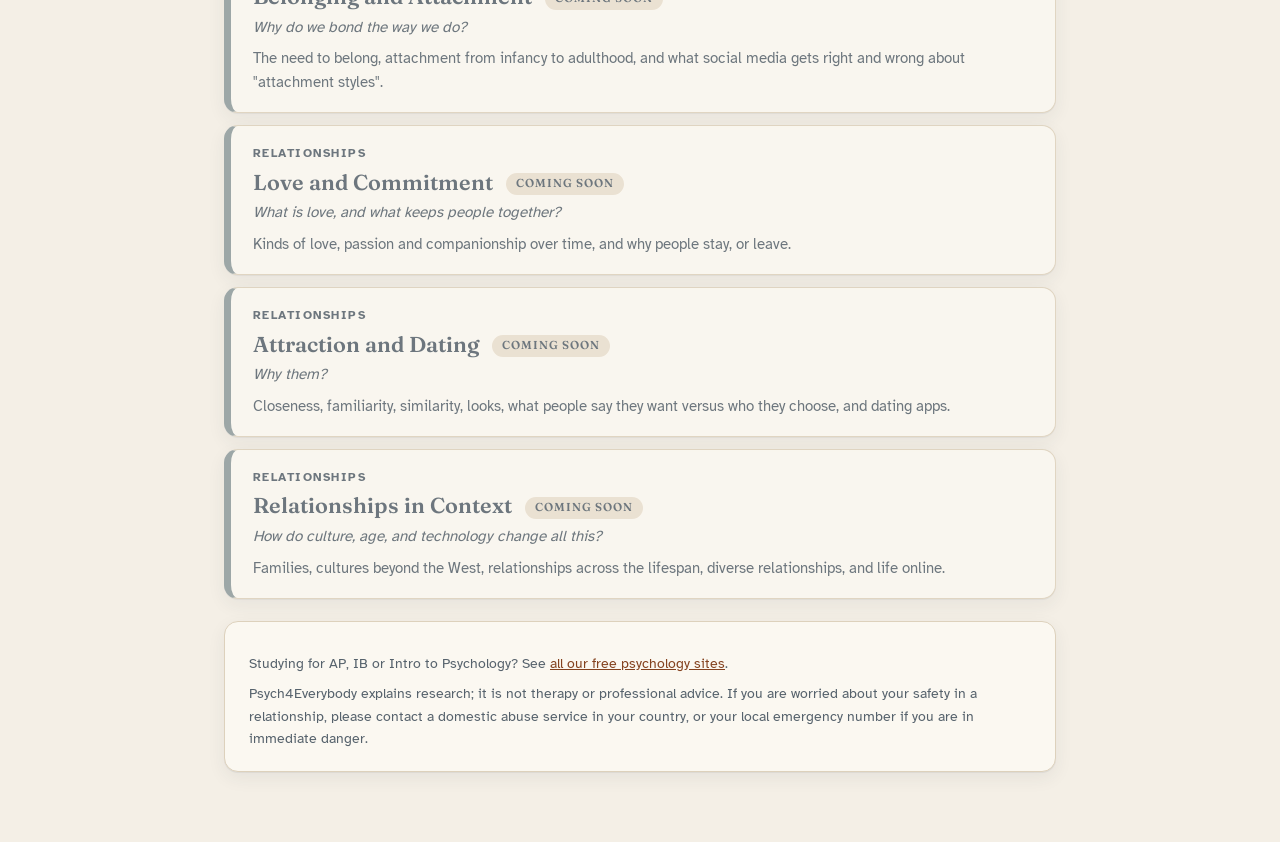
==== commit ed5a8ba6: "Open Psych4Everybody to search engines and link the landing page Remove noindex, allow crawling in r" ====
--- a/index.html
+++ b/index.html
@@ -3,8 +3,12 @@
 <head>
 <meta charset="UTF-8">
 <meta name="viewport" content="width=device-width, initial-scale=1.0">
-<meta name="robots" content="noindex, nofollow">
 <title>Psych4Everybody | The psychology of relationships, for everyone</title>
+<link rel="canonical" href="https://psych4everybody.github.io/psych4everybody/">
+<meta property="og:type" content="website">
+<meta property="og:title" content="Psych4Everybody | The psychology of relationships, for everyone">
+<meta property="og:description" content="Free, plain-language psychology for adults, starting with relationships.">
+<meta property="og:url" content="https://psych4everybody.github.io/psych4everybody/">
 <meta name="description" content="Free, plain-language psychology for adults who never got the chance to study it. Starting with relationships: what the research says, and how sure we can be.">
 <link rel="stylesheet" href="assets/style.css">
 <link rel="stylesheet" href="assets/dark.css">
@@ -109,6 +113,7 @@
   </div>
 
   <div class="card" style="margin-top:22px;">
+    <p class="ev-note" style="margin-bottom:8px;">Studying for AP, IB or Intro to Psychology? See <a href="/landing-page/">all our free psychology sites</a>.</p>
     <p class="ev-note">Psych4Everybody explains research; it is not therapy or professional advice. If you are worried about your safety in a relationship, please contact a domestic abuse service in your country, or your local emergency number if you are in immediate danger.</p>
   </div>
 </main>
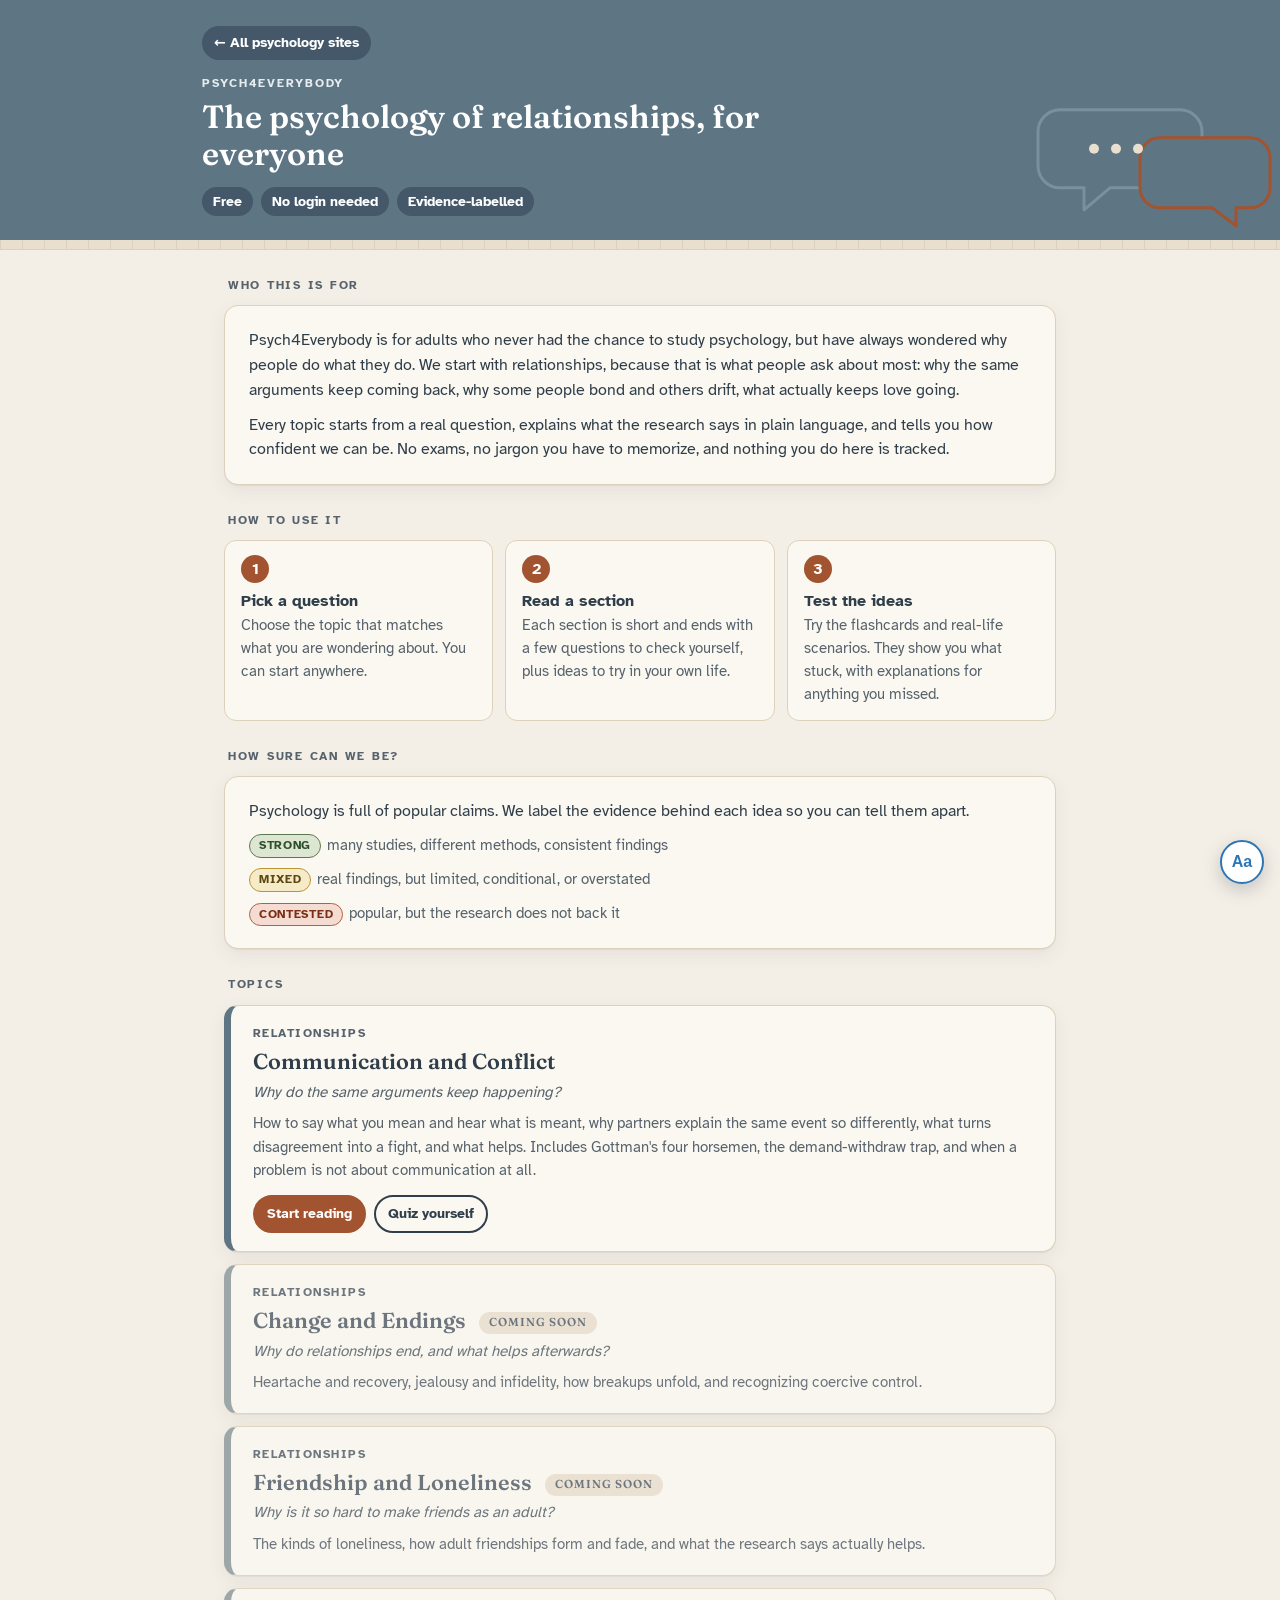
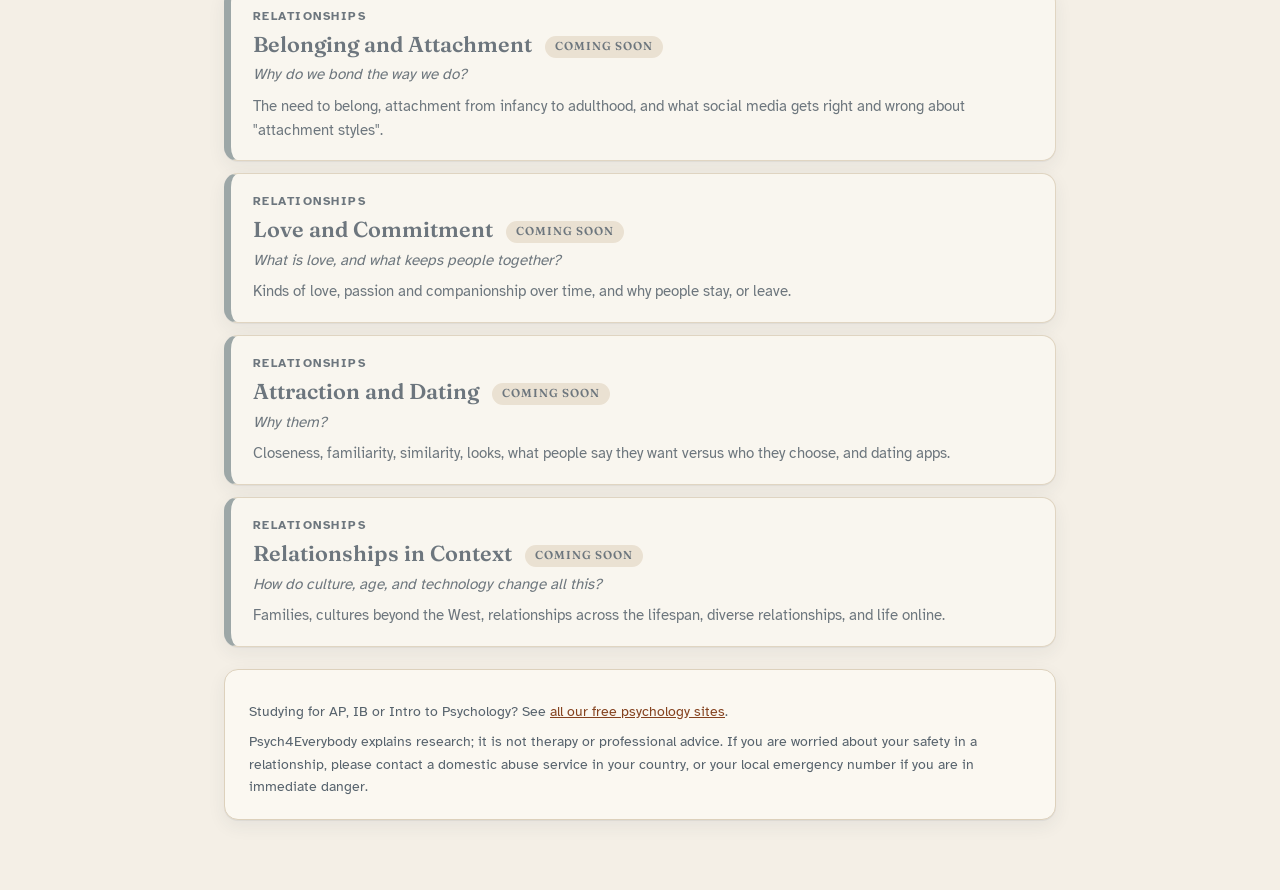
==== commit 43ea6605: "Add a link back to the landing page in the page headers Co-Authored-By: Claude Opus 5.5 <noreply@ant" ====
--- a/index.html
+++ b/index.html
@@ -26,6 +26,9 @@
     <g fill="#E9DFCF"><circle cx="234" cy="79" r="5"/><circle cx="256" cy="79" r="5"/><circle cx="278" cy="79" r="5"/></g>
   </svg>
   <div class="inner">
+    <div class="header-links">
+      <a class="back-link" href="/landing-page/">&larr; All psychology sites</a>
+    </div>
     <div class="eyebrow">Psych4Everybody</div>
     <h1>The psychology of relationships, for everyone</h1>
     <div class="stats"><span>Free</span><span>No login needed</span><span>Evidence-labelled</span></div>
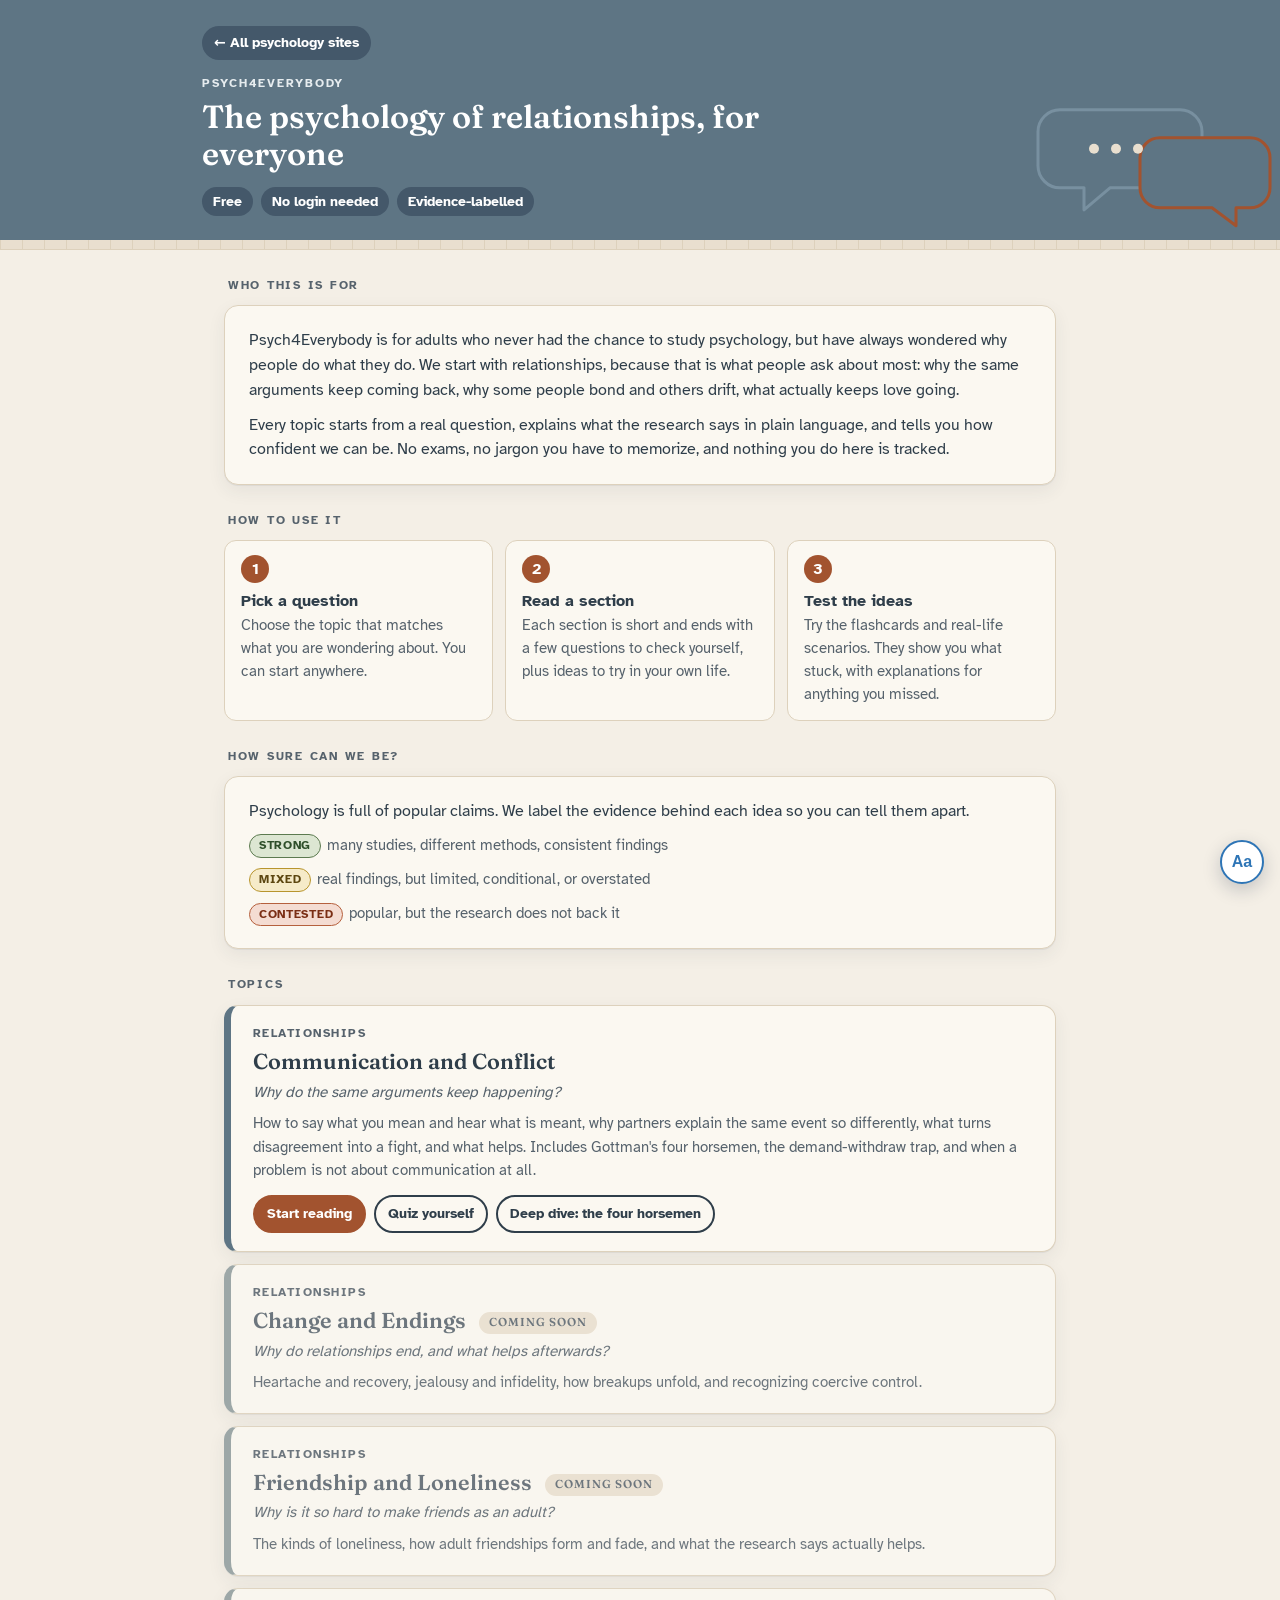
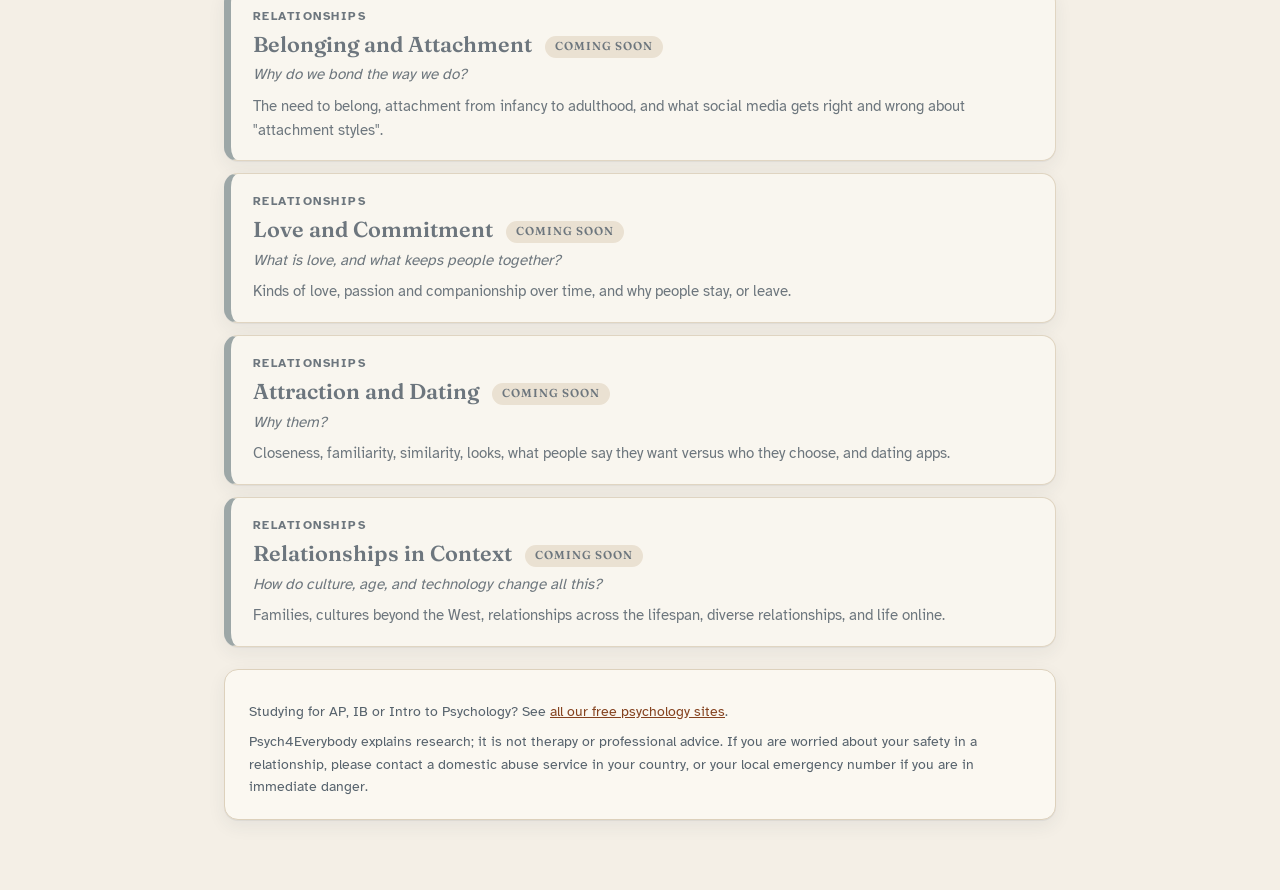
==== commit 0ca2d56e: "Add "The Four Horsemen, Up Close" deep-dive page New four-horsemen.html builds on Section C of Commu" ====
--- a/index.html
+++ b/index.html
@@ -70,6 +70,7 @@
     <div class="links">
       <a class="primary" href="communication.html#a">Start reading</a>
       <a href="communication.html#quiz">Quiz yourself</a>
+      <a href="four-horsemen.html">Deep dive: the four horsemen</a>
     </div>
   </div>
 
--- a/assets/p4e.css
+++ b/assets/p4e.css
@@ -59,3 +59,93 @@
 html[data-theme="dark"] .reflect,html[data-theme="dark"] .safety{background:#1F2830;}
 html[data-theme="dark"] .hook{background:#101820;}
 .safety p+p,.hook p+p{margin-top:8px;}
+
+/* =====================================================================
+   Lesson template components (deep-dive pages).
+   Standfirst, key points, predict-first opener, "instead of / try" scripts,
+   study box, practice card, therapy-speak decoder, and "mark as tried".
+   ===================================================================== */
+.site-header .dek{font-size:1.06rem;color:#E6ECEF;max-width:560px;margin-top:6px;}
+
+/* Key points: numbered, bold lead-in, one or two sentences each */
+.keypoints{counter-reset:kp;list-style:none;margin:4px 0 0;}
+.keypoints li{counter-increment:kp;position:relative;padding-left:40px;margin-bottom:10px;}
+.keypoints li::before{content:counter(kp);position:absolute;left:0;top:0;width:27px;height:27px;border-radius:50%;
+  background:var(--rust);color:#fff;font-weight:700;font-size:.9rem;display:flex;align-items:center;justify-content:center;}
+.keypoints li b{color:var(--ink);}
+
+/* Predict-first opener (reuses the .check-q reveal) */
+.check-q.predict{border-left:6px solid var(--slate);}
+.check-q.predict .claim{font-family:'Fraunces',Georgia,serif;font-weight:600;font-size:1.05rem;}
+.check-q.predict .claim::before{content:"Predict first";display:block;font-family:'Atkinson Hyperlegible',system-ui,sans-serif;
+  font-size:.72rem;font-weight:700;letter-spacing:.12em;text-transform:uppercase;color:var(--slate-dark);margin-bottom:4px;}
+
+/* "Instead of / Try" scripts */
+.script{display:grid;gap:8px;margin:10px 0 12px;}
+.script .line{border-radius:10px;padding:11px 14px 11px 14px;border:1px solid var(--sand-2);background:#fff;}
+.script .line .lbl{display:block;font-size:.72rem;font-weight:700;letter-spacing:.12em;text-transform:uppercase;margin-bottom:3px;}
+.script .instead{border-left:6px solid var(--no-line);}
+.script .instead .lbl{color:var(--no);}
+.script .try{border-left:6px solid var(--ok-line);}
+.script .try .lbl{color:var(--ok);}
+.why{font-size:.96rem;}
+.why b:first-child{color:var(--slate-dark);}
+
+/* Study box: What they did / What they found / What it can't tell us */
+.study{border:2px solid var(--slate);border-radius:var(--radius);overflow:hidden;margin-bottom:16px;background:var(--paper-2);box-shadow:var(--shadow);}
+.study .study-head{background:var(--slate);color:#fff;padding:12px 20px;}
+.study .study-head .kicker{font-size:.74rem;font-weight:700;letter-spacing:.14em;text-transform:uppercase;color:#E6ECEF;}
+.study .study-head h3{font-family:'Fraunces',Georgia,serif;font-weight:600;font-size:1.2rem;color:#fff;margin:2px 0 0;}
+.study .study-body{padding:16px 20px;}
+.study dl{display:grid;grid-template-columns:170px 1fr;gap:12px 16px;}
+.study dt{font-weight:700;color:var(--slate-dark);}
+.study dd p+p,.study dd ul{margin-top:6px;}
+.study dd ul{margin-left:20px;}
+.study dt.cant{color:var(--rust-dark);}
+@media(max-width:560px){.study dl{grid-template-columns:1fr;gap:4px;}.study dd{margin-bottom:10px;}}
+
+/* Practice card */
+.practice{background:#fff;border:2px solid var(--rust);border-radius:var(--radius);padding:20px 22px;margin-bottom:16px;box-shadow:var(--shadow);}
+.practice .kicker{font-size:.74rem;font-weight:700;letter-spacing:.14em;text-transform:uppercase;color:var(--rust-dark);}
+.practice h3{font-family:'Fraunces',Georgia,serif;font-weight:600;font-size:1.3rem;margin:2px 0 6px;}
+.practice .meta{display:flex;flex-wrap:wrap;gap:8px;margin:6px 0 12px;}
+.practice .meta span{font-size:.85rem;font-weight:700;background:var(--rust-pale);color:var(--rust-dark);padding:3px 11px;border-radius:999px;}
+.practice h4{font-size:1.02rem;margin:14px 0 6px;}
+.practice ol.do{margin:4px 0 6px 22px;}
+.practice ol.do li{margin-bottom:7px;}
+.practice .keep{background:var(--paper-2);border-left:6px solid var(--slate);border-radius:0 10px 10px 0;padding:11px 14px;margin-top:12px;}
+.tried-btn{margin-top:14px;background:var(--paper);border:2px solid var(--rust);color:var(--ink);font-weight:700;border-radius:999px;padding:7px 16px;cursor:pointer;}
+.tried-btn:hover{background:var(--rust-pale);}
+.tried-btn[aria-pressed="true"]{background:var(--rust);color:#fff;}
+.tried-btn[aria-pressed="true"]::before{content:"\2713  ";}
+
+/* Therapy-speak decoder */
+.decoder{display:grid;gap:12px;}
+.decode{border:1px solid var(--sand-2);border-radius:12px;background:#fff;overflow:hidden;}
+.decode .phrase{font-family:'Fraunces',Georgia,serif;font-weight:600;font-size:1.05rem;padding:11px 16px;background:var(--sand);}
+.decode .cols{display:grid;grid-template-columns:1fr 1fr;}
+.decode .cols div{padding:11px 16px;font-size:.96rem;}
+.decode .cols div+div{border-left:1px solid var(--sand-2);}
+.decode .cols .lbl{display:block;font-size:.72rem;font-weight:700;letter-spacing:.12em;text-transform:uppercase;color:var(--muted);margin-bottom:3px;}
+.decode .cols .research .lbl{color:var(--ok);}
+@media(max-width:560px){.decode .cols{grid-template-columns:1fr;}.decode .cols div+div{border-left:0;border-top:1px solid var(--sand-2);}}
+
+/* "Go deeper" link card on unit pages */
+.deeper{display:flex;justify-content:space-between;align-items:center;gap:12px;flex-wrap:wrap;background:var(--rust-pale);
+  border:1px solid var(--rust);border-radius:12px;padding:12px 16px;margin-top:12px;}
+.deeper a{font-weight:700;color:var(--rust-dark);}
+
+/* Dark theme for the template components */
+html[data-theme="dark"] .script .line,html[data-theme="dark"] .practice,html[data-theme="dark"] .decode{background:var(--card);}
+html[data-theme="dark"] .study{background:var(--paper-2);}
+html[data-theme="dark"] .study .study-head{background:#3f5260;}
+html[data-theme="dark"] .decode .phrase{background:var(--sand);}
+html[data-theme="dark"] .practice .keep{background:#1F2830;}
+html[data-theme="dark"] .practice .meta span{background:#3a2a22;color:#F3C9B3;}
+html[data-theme="dark"] .deeper{background:#3a2a22;}
+html[data-theme="dark"] .deeper a{color:#F3C9B3;}
+html[data-theme="dark"] .tried-btn{background:var(--card);}
+html[data-theme="dark"] .tried-btn[aria-pressed="true"]{background:var(--rust);}
+@media print{.tried-btn{display:none;}}
+html[data-theme="dark"] .study dt,html[data-theme="dark"] .why b:first-child,html[data-theme="dark"] .check-q.predict .claim::before{color:#A9C0CF;}
+html[data-theme="dark"] .study dt.cant{color:var(--rust-dark);}
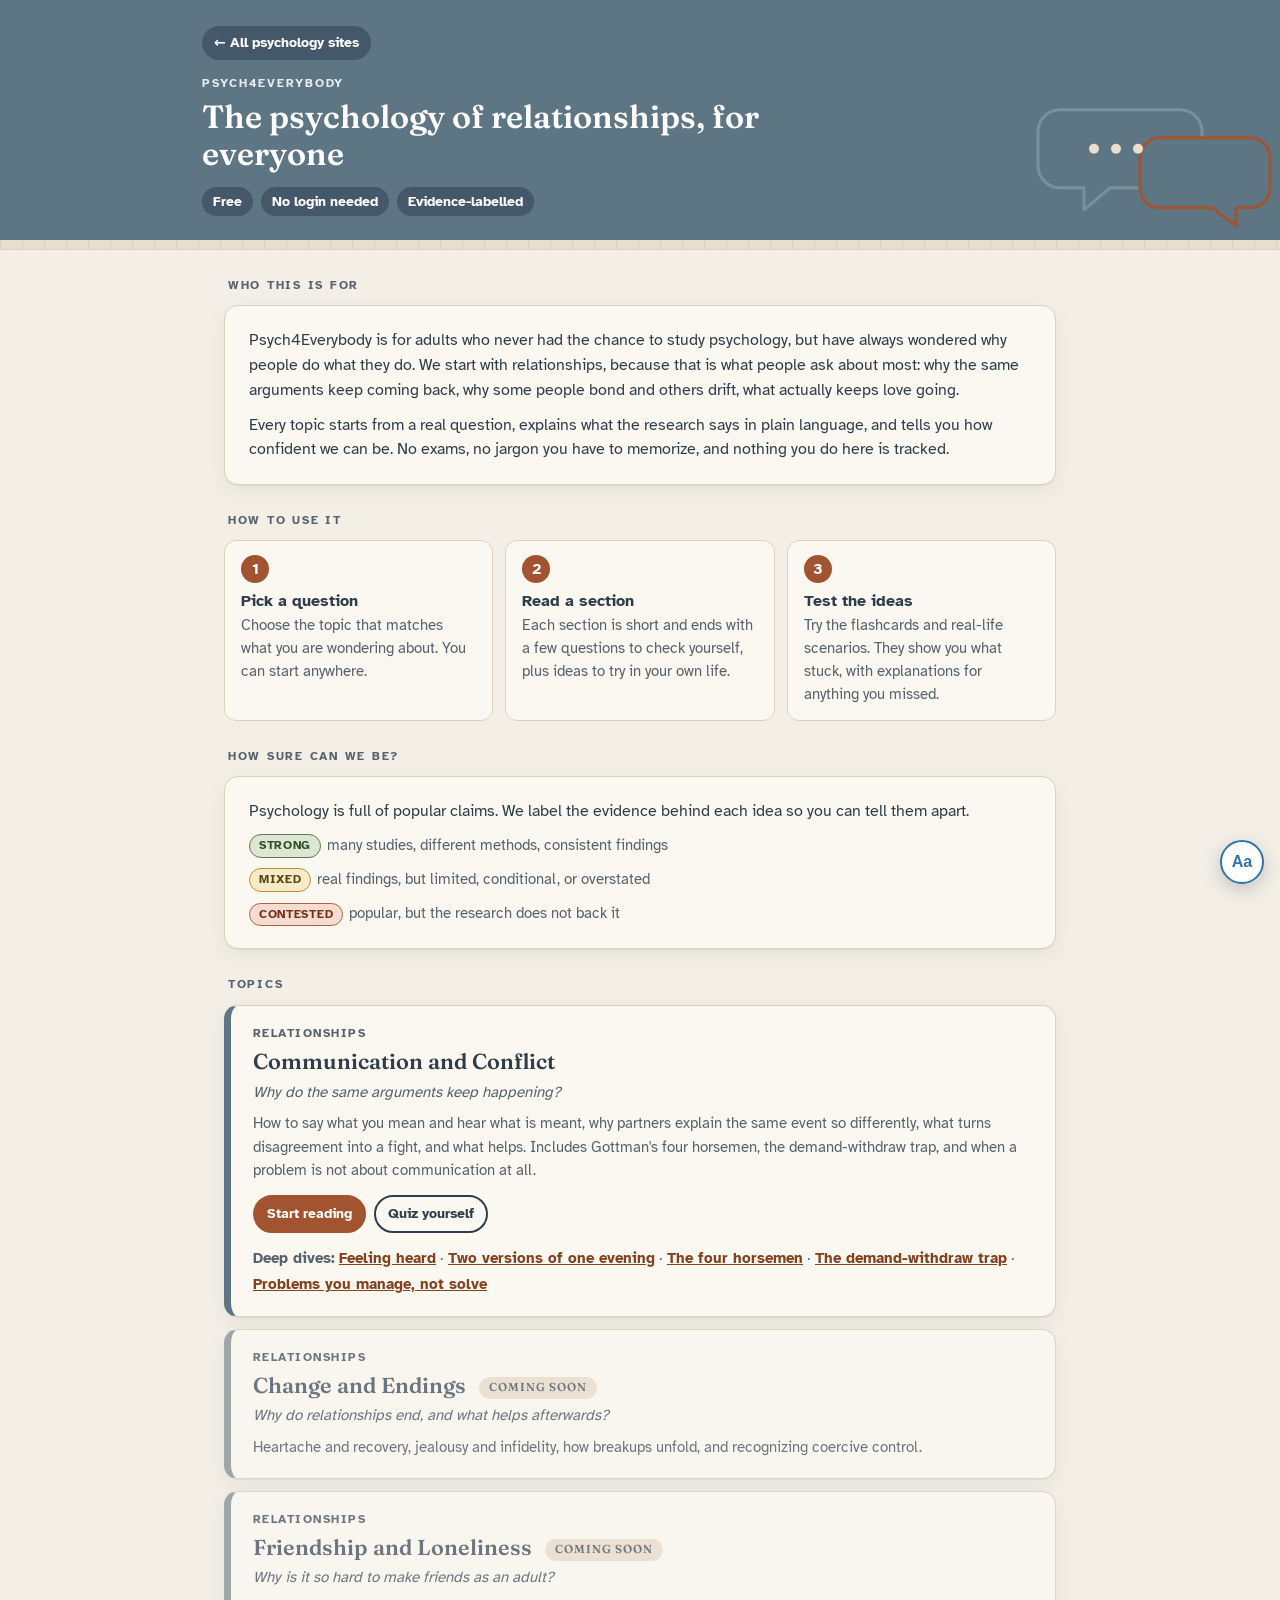
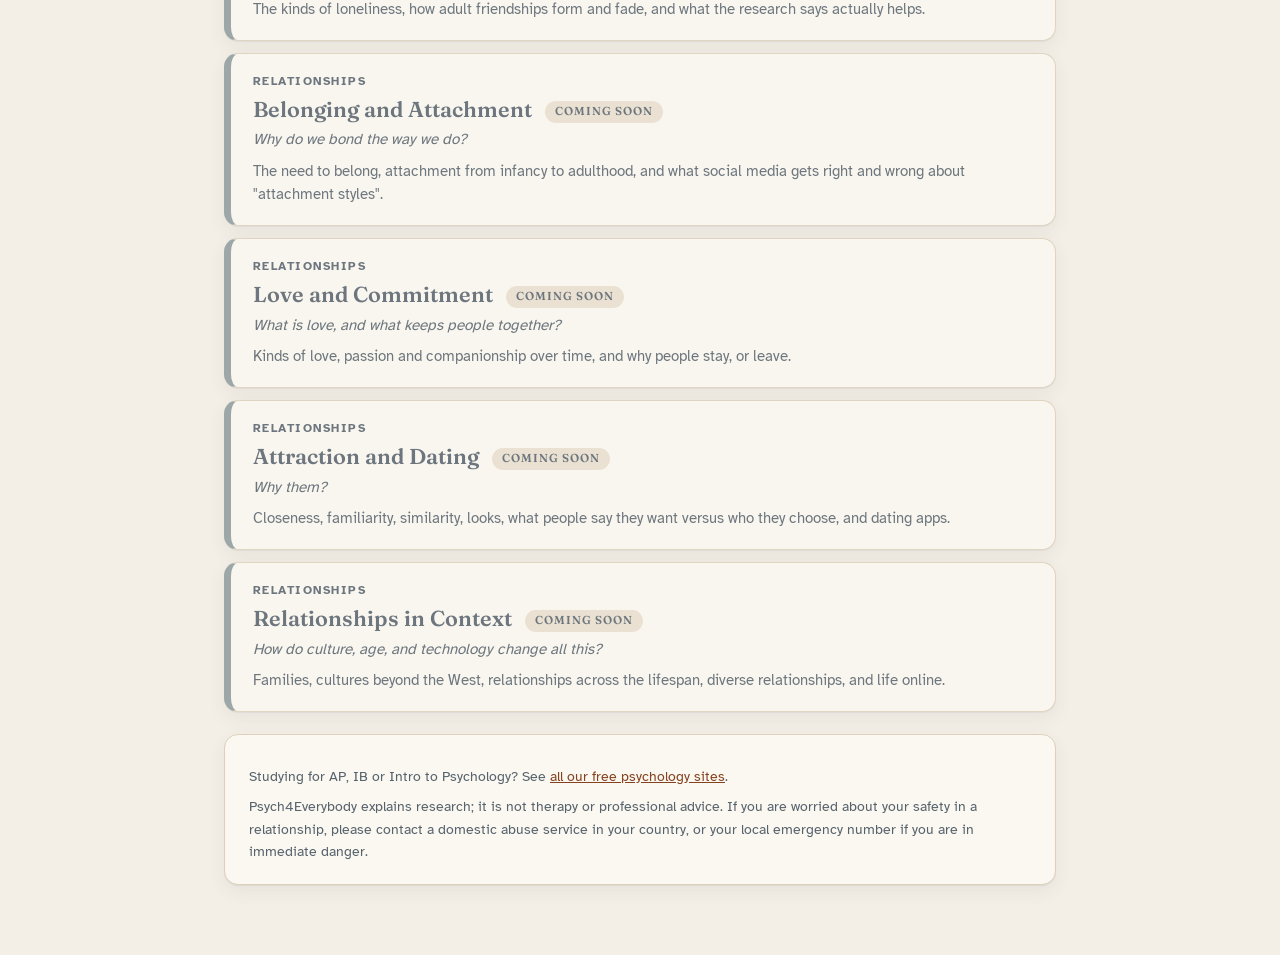
==== commit 5135f7a2: "Add "Problems You Manage, Not Solve" deep dive and list all deep dives on the hub Companion to Secti" ====
--- a/index.html
+++ b/index.html
@@ -70,8 +70,8 @@
     <div class="links">
       <a class="primary" href="communication.html#a">Start reading</a>
       <a href="communication.html#quiz">Quiz yourself</a>
-      <a href="four-horsemen.html">Deep dive: the four horsemen</a>
     </div>
+    <p class="deep-list"><b>Deep dives:</b> <a href="feeling-heard.html">Feeling heard</a> &middot; <a href="two-versions.html">Two versions of one evening</a> &middot; <a href="four-horsemen.html">The four horsemen</a> &middot; <a href="demand-withdraw.html">The demand-withdraw trap</a> &middot; <a href="manage-not-solve.html">Problems you manage, not solve</a></p>
   </div>
 
   <div class="unit-card soon">
--- a/assets/p4e.css
+++ b/assets/p4e.css
@@ -149,3 +149,7 @@
 @media print{.tried-btn{display:none;}}
 html[data-theme="dark"] .study dt,html[data-theme="dark"] .why b:first-child,html[data-theme="dark"] .check-q.predict .claim::before{color:#A9C0CF;}
 html[data-theme="dark"] .study dt.cant{color:var(--rust-dark);}
+
+/* Hub: list of deep dives under a unit card */
+.unit-card .deep-list{margin-top:12px;font-size:.92rem;color:var(--muted);line-height:1.8;}
+.unit-card .deep-list a{font-weight:700;color:var(--rust-dark);}
